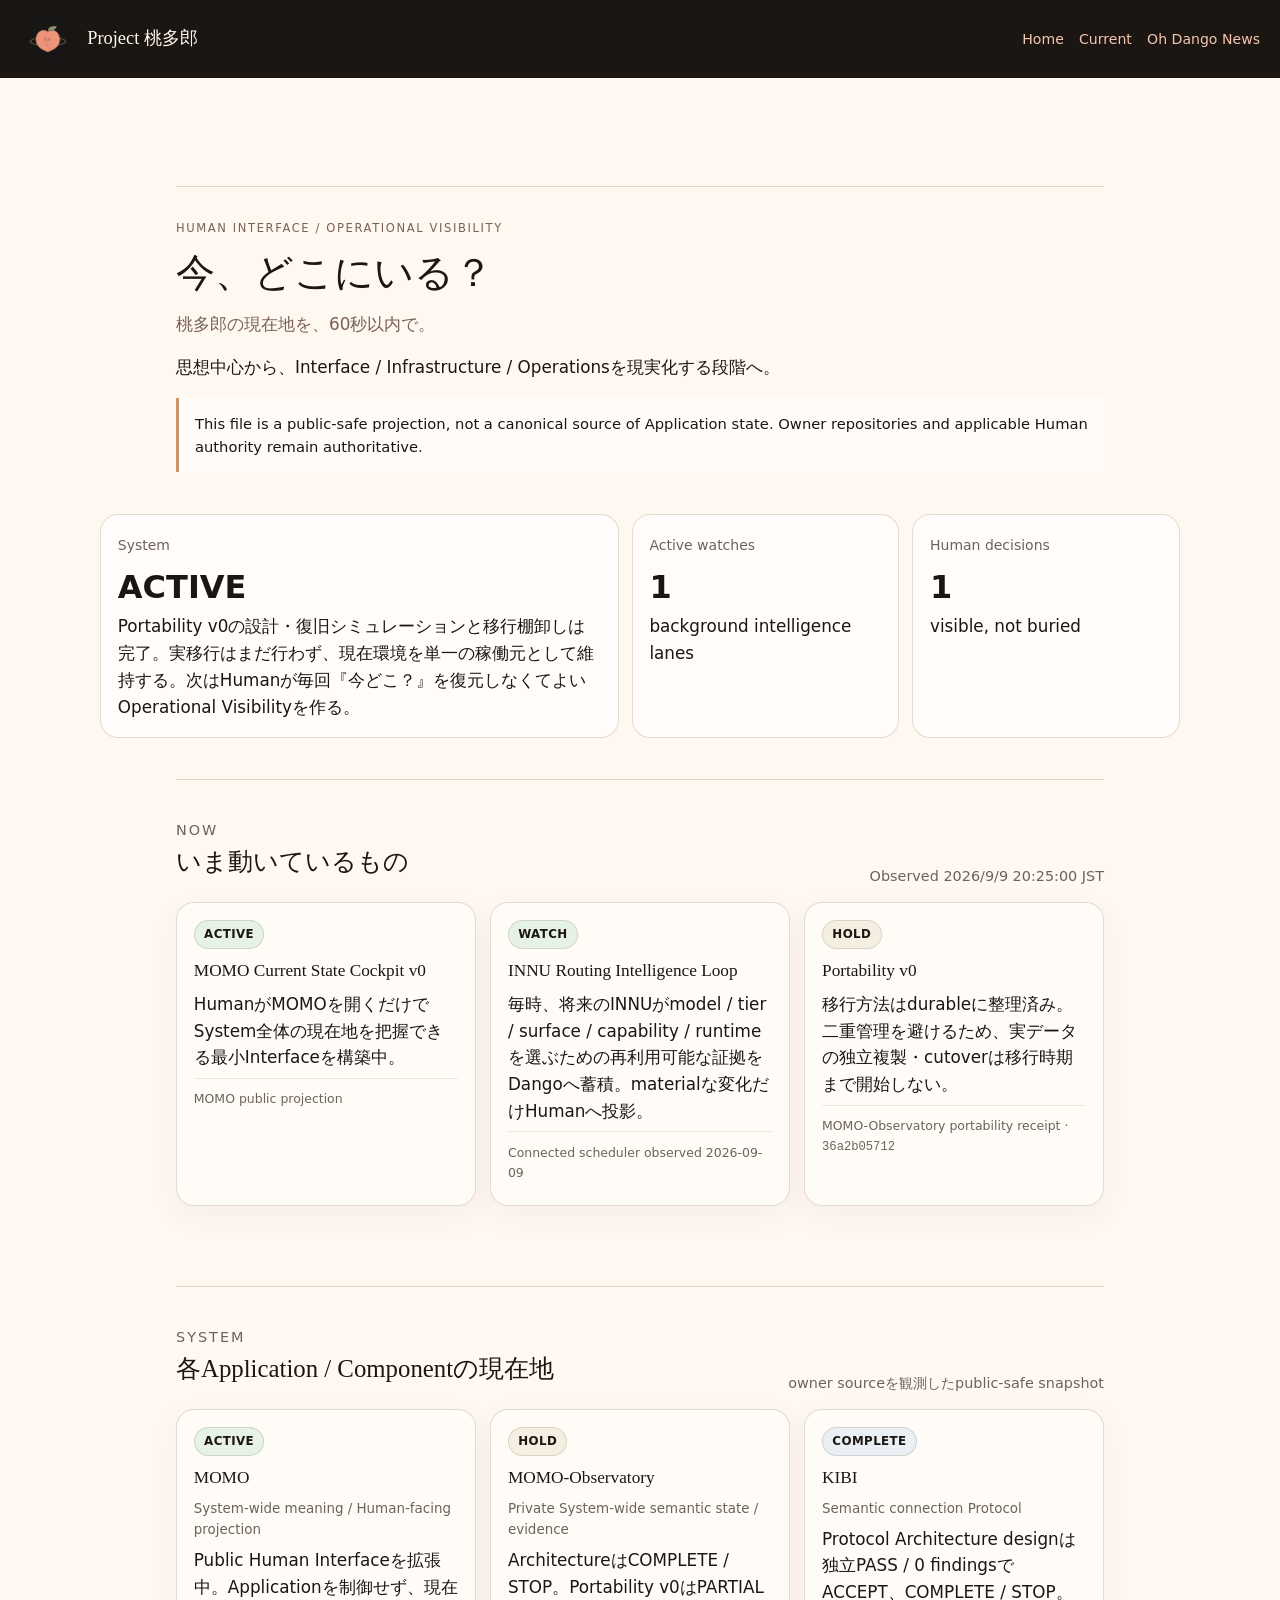
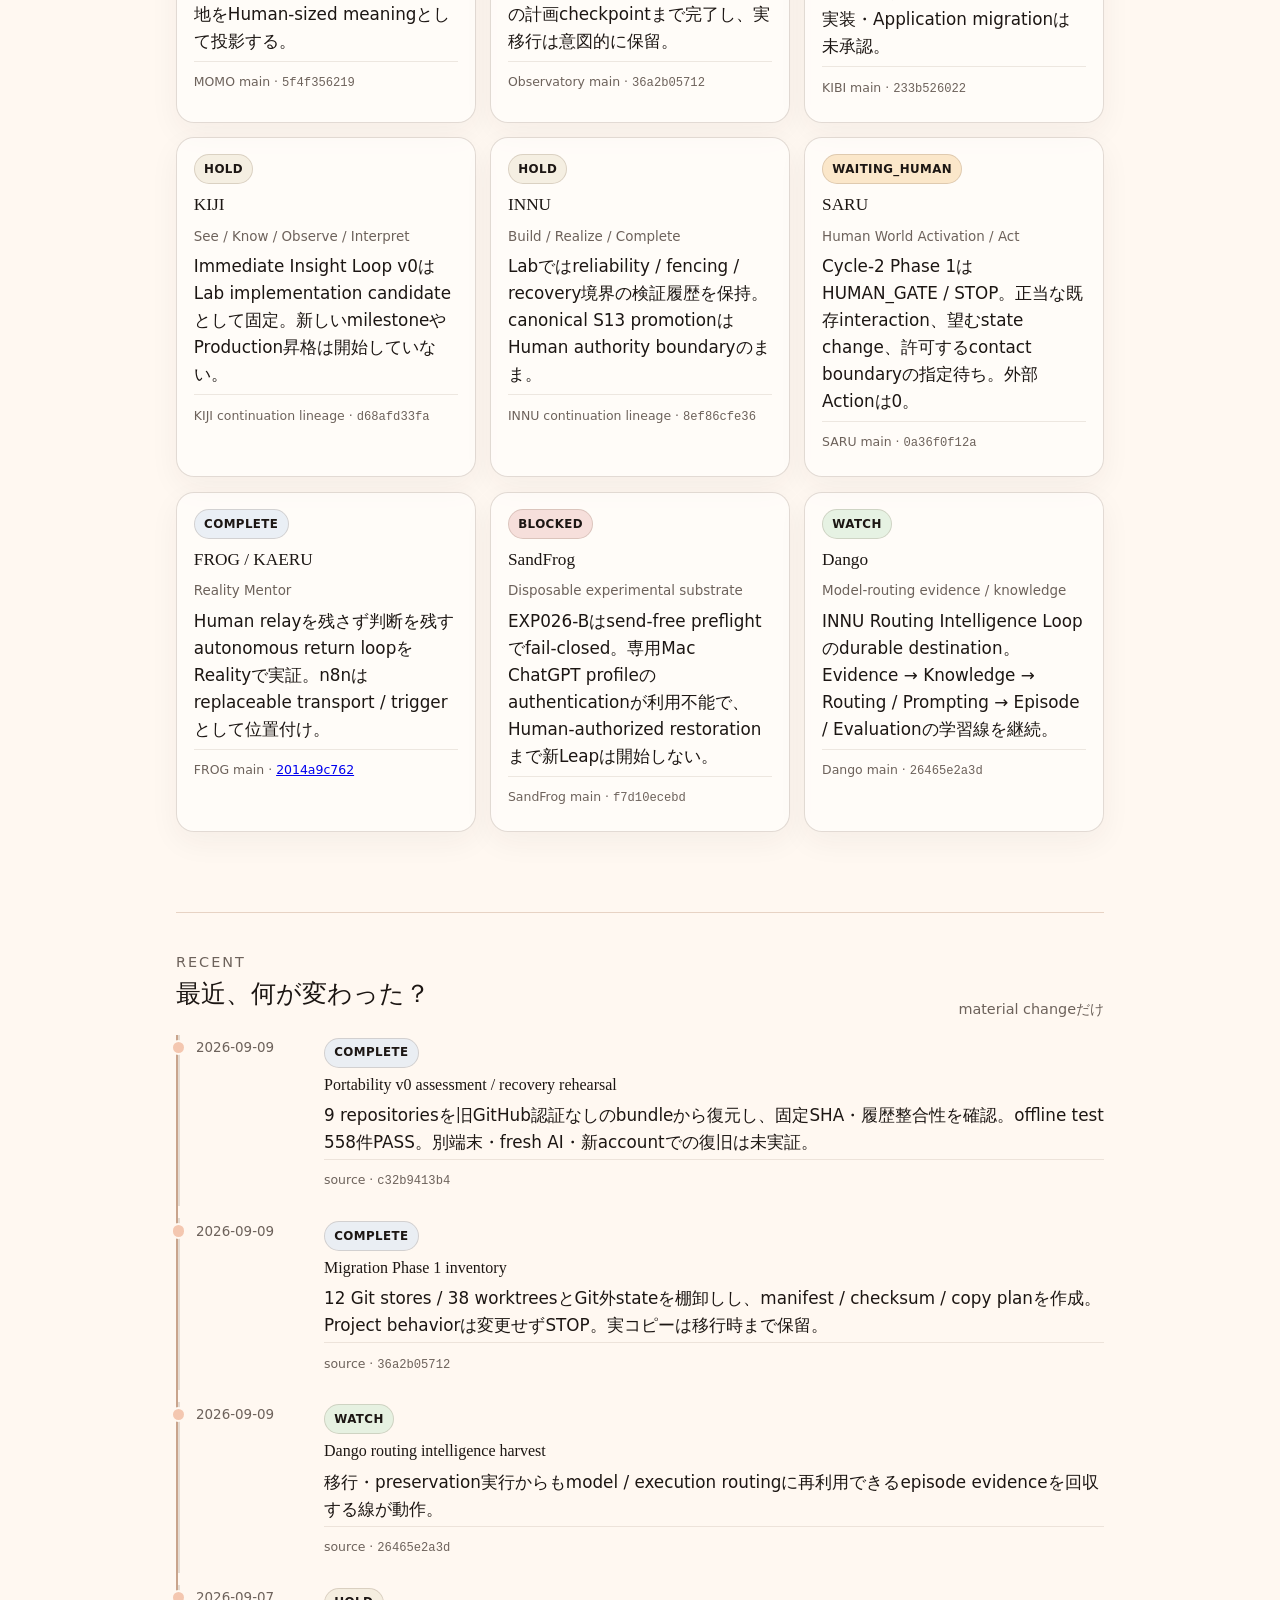
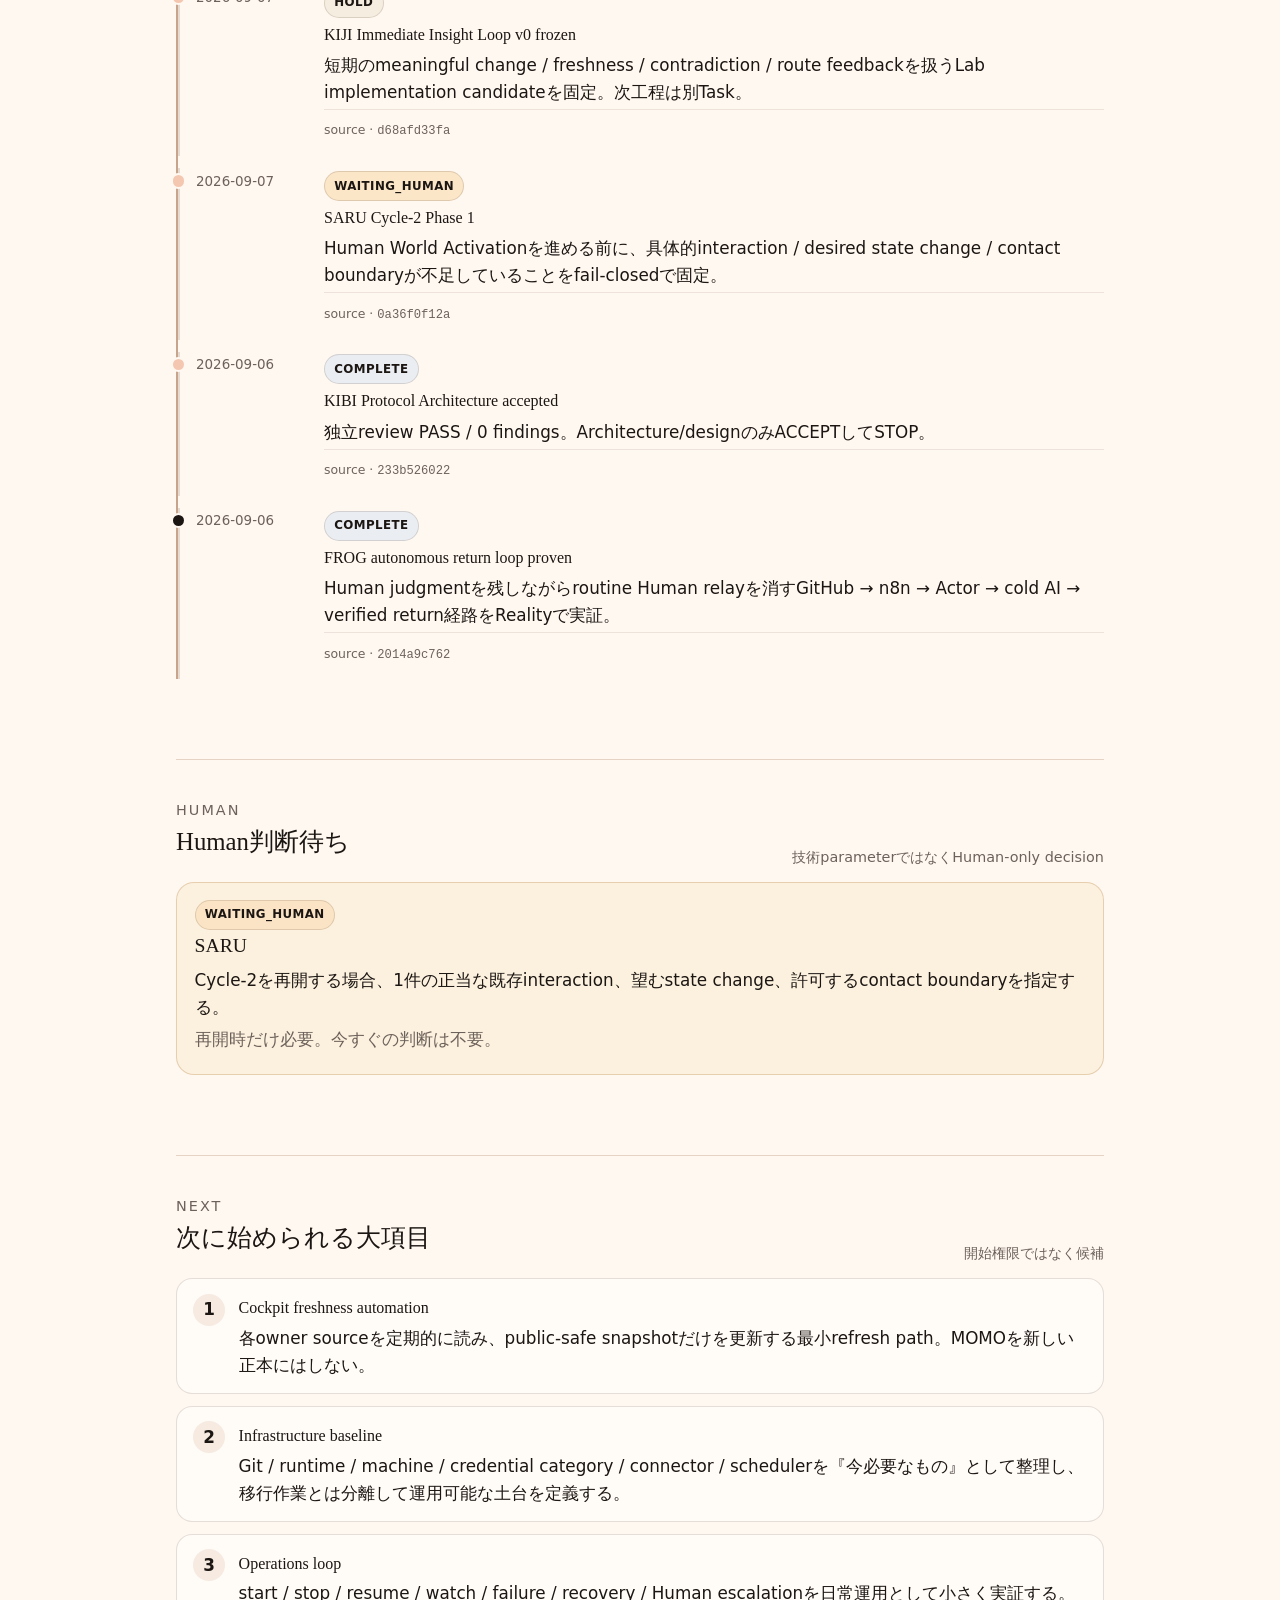
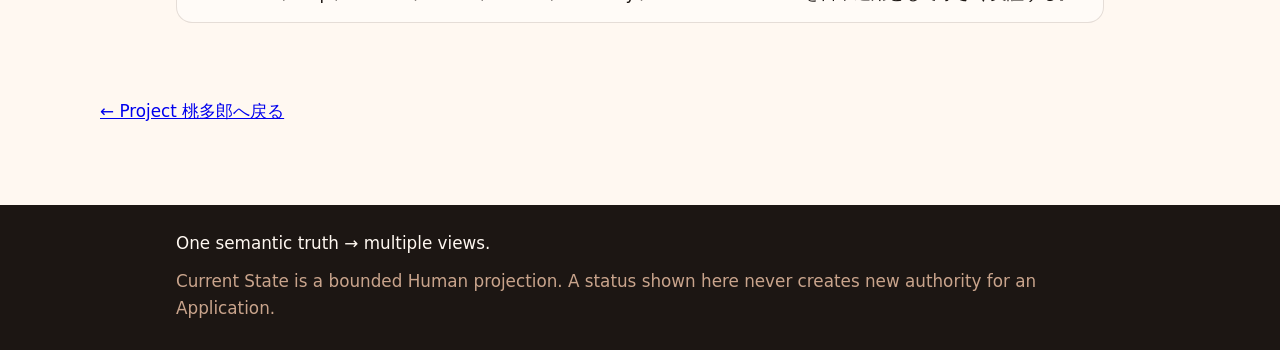
==== site/cockpit.html @ d3b0038a "pages: add current state cockpit" ====
<!DOCTYPE html>
<html lang="ja">
<head>
  <meta charset="utf-8">
  <meta name="viewport" content="width=device-width, initial-scale=1">
  <title>Current State — Project 桃多郎</title>
  <meta name="description" content="World SE / 桃多郎 ProjectのHuman-facing current state cockpit。今どこにいて、何が動き、何が止まり、次に何ができるかを短時間で把握します。">
  <meta name="theme-color" content="#1c1613">
  <link rel="icon" href="assets/favicon.svg" type="image/svg+xml">
  <link rel="stylesheet" href="styles.css">
  <style>
    .cockpit { max-width: 1120px; margin: 0 auto; padding: 6.7rem 1.25rem 5rem; }
    .cockpit-hero { padding: 2rem 0 1.2rem; }
    .cockpit-hero h1 { margin-bottom: .5rem; }
    .cockpit-hero .lead { max-width: 850px; }
    .snapshot-note { margin: 1.1rem 0 0; padding: .85rem 1rem; border-left: 3px solid #c9956d; background: rgba(255,255,255,.38); font-size: .92rem; }
    .topline { display: grid; grid-template-columns: 1.55fr .8fr .8fr; gap: .8rem; margin: 1.4rem 0 2rem; }
    .metric { border: 1px solid rgba(113,87,67,.2); border-radius: 18px; padding: 1rem 1.05rem; background: rgba(255,255,255,.55); }
    .metric strong { display: block; font-size: clamp(1.25rem, 3vw, 2rem); margin-top: .25rem; }
    .metric small { color: #6d625b; }
    .section { margin-top: 2.6rem; }
    .section-head { display: flex; align-items: end; justify-content: space-between; gap: 1rem; margin-bottom: .85rem; }
    .section-head p { margin: 0; color: #6d625b; font-size: .9rem; }
    .status-grid { display: grid; grid-template-columns: repeat(3, minmax(0, 1fr)); gap: .9rem; }
    .status-card { border: 1px solid rgba(113,87,67,.2); border-radius: 18px; padding: 1rem 1.05rem; background: rgba(255,255,255,.52); box-shadow: 0 10px 30px rgba(68,45,32,.05); }
    .status-card h3 { margin: .45rem 0 .4rem; font-size: 1.08rem; }
    .status-card p { margin: .4rem 0; }
    .role { color: #6d625b; font-size: .84rem; }
    .badge { display: inline-flex; align-items: center; border-radius: 999px; padding: .28rem .58rem; font-size: .74rem; font-weight: 750; letter-spacing: .035em; border: 1px solid rgba(113,87,67,.2); background: rgba(255,255,255,.65); }
    .badge-ACTIVE, .badge-WATCH { background: rgba(221,239,220,.72); }
    .badge-COMPLETE { background: rgba(226,235,244,.72); }
    .badge-HOLD { background: rgba(242,235,220,.78); }
    .badge-WAITING_HUMAN { background: rgba(250,226,190,.8); }
    .badge-BLOCKED { background: rgba(244,215,211,.78); }
    .source { margin-top: .75rem; padding-top: .65rem; border-top: 1px solid rgba(113,87,67,.13); color: #6d625b; font-size: .78rem; overflow-wrap: anywhere; }
    .source code { font-size: .76rem; }
    .timeline { list-style: none; padding: 0; margin: 0; display: grid; gap: .75rem; }
    .timeline li { display: grid; grid-template-columns: 7rem 1fr; gap: 1rem; border-left: 2px solid rgba(113,87,67,.18); padding: .15rem 0 .7rem 1rem; }
    .timeline time { font-size: .84rem; color: #6d625b; }
    .timeline h3 { margin: .25rem 0 .3rem; font-size: 1rem; }
    .timeline p { margin: .2rem 0; }
    .decision { border: 1px solid rgba(180,124,64,.3); border-radius: 18px; background: rgba(250,236,208,.58); padding: 1rem 1.1rem; }
    .decision p { margin: .35rem 0; }
    .next-list { display: grid; gap: .75rem; counter-reset: next; }
    .next-item { display: grid; grid-template-columns: 2.1rem 1fr; gap: .75rem; align-items: start; border: 1px solid rgba(113,87,67,.18); border-radius: 16px; padding: .9rem 1rem; background: rgba(255,255,255,.45); }
    .next-item::before { counter-increment: next; content: counter(next); display: grid; place-items: center; width: 2rem; height: 2rem; border-radius: 50%; background: rgba(201,149,109,.16); font-weight: 800; }
    .next-item h3 { margin: .1rem 0 .25rem; font-size: 1rem; }
    .next-item p { margin: 0; }
    .muted { color: #6d625b; }
    .back { display: inline-block; margin-top: 2.3rem; }
    @media (max-width: 820px) {
      .topline, .status-grid { grid-template-columns: 1fr; }
      .timeline li { grid-template-columns: 1fr; gap: .25rem; }
      .cockpit { padding-top: 5.7rem; }
    }
  </style>
</head>
<body>
  <a class="skip" href="#main">Skip to content</a>
  <header class="mast">
    <a class="brand" href="index.html">
      <img src="assets/momo-git-icon.png" width="56" height="56" alt="A peach with an eye — MOMO watches">
      <span>Project 桃多郎</span>
    </a>
    <nav aria-label="Sections">
      <a href="index.html">Home</a>
      <a href="cockpit.html" aria-current="page">Current</a>
      <a href="oh-dango-news.html">Oh Dango News</a>
    </nav>
  </header>

  <main id="main" class="cockpit">
    <section class="cockpit-hero">
      <p class="kicker">Human Interface / Operational Visibility</p>
      <h1>今、どこにいる？</h1>
      <p class="ja">桃多郎の現在地を、60秒以内で。</p>
      <p class="lead" id="headline">Current state snapshotを読み込んでいます。</p>
      <p class="snapshot-note" id="authority">MOMOは各Applicationの正本を置き換えません。このページはHuman-facing projectionです。</p>
    </section>

    <div class="topline" aria-label="Current system metrics">
      <div class="metric"><small>System</small><strong id="system-status">—</strong><span id="system-summary">Loading…</span></div>
      <div class="metric"><small>Active watches</small><strong id="watch-count">—</strong><span>background intelligence lanes</span></div>
      <div class="metric"><small>Human decisions</small><strong id="decision-count">—</strong><span>visible, not buried</span></div>
    </div>

    <section class="section" aria-labelledby="now-title">
      <div class="section-head"><div><p class="kicker">NOW</p><h2 id="now-title">いま動いているもの</h2></div><p id="updated">Loading freshness…</p></div>
      <div class="status-grid" id="now-grid"></div>
    </section>

    <section class="section" aria-labelledby="components-title">
      <div class="section-head"><div><p class="kicker">SYSTEM</p><h2 id="components-title">各Application / Componentの現在地</h2></div><p>owner sourceを観測したpublic-safe snapshot</p></div>
      <div class="status-grid" id="components"></div>
    </section>

    <section class="section" aria-labelledby="recent-title">
      <div class="section-head"><div><p class="kicker">RECENT</p><h2 id="recent-title">最近、何が変わった？</h2></div><p>material changeだけ</p></div>
      <ol class="timeline" id="recent"></ol>
    </section>

    <section class="section" aria-labelledby="decision-title">
      <div class="section-head"><div><p class="kicker">HUMAN</p><h2 id="decision-title">Human判断待ち</h2></div><p>技術parameterではなくHuman-only decision</p></div>
      <div id="decisions"></div>
    </section>

    <section class="section" aria-labelledby="next-title">
      <div class="section-head"><div><p class="kicker">NEXT</p><h2 id="next-title">次に始められる大項目</h2></div><p>開始権限ではなく候補</p></div>
      <div class="next-list" id="next-options"></div>
    </section>

    <a class="back" href="index.html">← Project 桃多郎へ戻る</a>
  </main>

  <footer>
    <p>One semantic truth → multiple views.</p>
    <p class="muted">Current State is a bounded Human projection. A status shown here never creates new authority for an Application.</p>
  </footer>

  <script>
    (() => {
      const badge = (status) => {
        const span = document.createElement('span');
        span.className = `badge badge-${status || 'UNKNOWN'}`;
        span.textContent = status || 'UNKNOWN';
        return span;
      };
      const source = (item) => {
        const p = document.createElement('p');
        p.className = 'source';
        const label = item.source_label || 'source';
        p.append(document.createTextNode(label));
        if (item.revision) {
          const short = item.revision.slice(0, 10);
          p.append(document.createTextNode(' · '));
          if (item.source_url) {
            const a = document.createElement('a');
            a.href = item.source_url;
            a.textContent = short;
            p.append(a);
          } else {
            const code = document.createElement('code');
            code.textContent = short;
            p.append(code);
          }
        }
        return p;
      };
      const card = (item, showRole = false) => {
        const article = document.createElement('article');
        article.className = 'status-card';
        article.append(badge(item.status));
        const h = document.createElement('h3');
        h.textContent = item.name || item.title || 'Untitled';
        article.append(h);
        if (showRole && item.role) {
          const role = document.createElement('p');
          role.className = 'role';
          role.textContent = item.role;
          article.append(role);
        }
        const body = document.createElement('p');
        body.textContent = item.current || item.meaning || '';
        article.append(body, source(item));
        return article;
      };

      fetch('data/current-state.json', { cache: 'no-store' })
        .then((res) => { if (!res.ok) throw new Error('snapshot unavailable'); return res.json(); })
        .then((data) => {
          document.querySelector('#headline').textContent = data.system?.headline || 'Current state';
          document.querySelector('#authority').textContent = data.authority_note || '';
          document.querySelector('#system-status').textContent = data.system?.status || 'UNKNOWN';
          document.querySelector('#system-summary').textContent = data.system?.summary || '';
          document.querySelector('#watch-count').textContent = String(data.system?.active_watch_count ?? '—');
          document.querySelector('#decision-count').textContent = String(data.system?.human_decision_count ?? '—');
          if (data.observed_at) {
            const d = new Date(data.observed_at);
            document.querySelector('#updated').textContent = `Observed ${d.toLocaleString('ja-JP', { timeZone: 'Asia/Tokyo' })} JST`;
          }

          const now = document.querySelector('#now-grid');
          now.replaceChildren(...(data.now || []).map((item) => card(item)));

          const components = document.querySelector('#components');
          components.replaceChildren(...(data.components || []).map((item) => card(item, true)));

          const recent = document.querySelector('#recent');
          recent.replaceChildren(...(data.recent || []).map((item) => {
            const li = document.createElement('li');
            const time = document.createElement('time');
            time.textContent = item.date || '';
            const body = document.createElement('div');
            body.append(badge(item.status));
            const h = document.createElement('h3'); h.textContent = item.title || '';
            const p = document.createElement('p'); p.textContent = item.meaning || '';
            body.append(h, p, source(item));
            li.append(time, body);
            return li;
          }));

          const decisions = document.querySelector('#decisions');
          const decisionItems = data.human_decisions || [];
          if (!decisionItems.length) {
            decisions.innerHTML = '<p class="muted">現在、明示されたHuman-only decisionはありません。</p>';
          } else {
            decisions.replaceChildren(...decisionItems.map((item) => {
              const div = document.createElement('div'); div.className = 'decision';
              div.append(badge(item.status));
              const h = document.createElement('h3'); h.textContent = item.area || 'Decision';
              const p = document.createElement('p'); p.textContent = item.decision || '';
              const note = document.createElement('p'); note.className = 'muted';
              note.textContent = item.required_now ? '今すぐ判断が必要' : '再開時だけ必要。今すぐの判断は不要。';
              div.append(h, p, note); return div;
            }));
          }

          const next = document.querySelector('#next-options');
          next.replaceChildren(...(data.next_options || []).sort((a,b) => a.priority - b.priority).map((item) => {
            const div = document.createElement('div'); div.className = 'next-item';
            const body = document.createElement('div');
            const h = document.createElement('h3'); h.textContent = item.title || '';
            const p = document.createElement('p'); p.textContent = item.meaning || '';
            body.append(h,p); div.append(body); return div;
          }));
        })
        .catch((err) => {
          document.querySelector('#headline').textContent = 'Current snapshotを取得できませんでした。';
          document.querySelector('#system-summary').textContent = '古い状態を現在状態として推測表示しません。';
          document.querySelector('#updated').textContent = 'Freshness: UNKNOWN';
          console.error(err);
        });
    })();
  </script>
</body>
</html>
---- site/styles.css ----
:root {
  --paper: #fff8f1;
  --paper-2: #f6eadc;
  --ink: #1c1613;
  --ink-soft: #2c211c;
  --muted: #7a6156;
  --line: #c9a48c;
  --peach: #e89b7a;
  --peach-soft: #f4c7b0;
  --sage: #7f8f6d;
  --leaf: #e8f0e4;
  --sand: #efe0c8;
  --tan: #f3e6d2;
  --sky: #e7eef4;
  --sky-ink: #3d5366;
  --leaf-ink: #4d5f45;
  --tan-ink: #6a4d32;
  --serif: "Iowan Old Style", "Palatino Linotype", Palatino, Georgia, serif;
  --sans: "Segoe UI", system-ui, sans-serif;
  --max: 46rem;
  --wide: 58rem;
}

* { box-sizing: border-box; }

html {
  scroll-behavior: smooth;
}

body {
  margin: 0;
  color: var(--ink);
  background:
    radial-gradient(1200px 500px at 50% -10%, rgba(232, 155, 122, 0.16), transparent 55%),
    var(--paper);
  font-family: var(--sans);
  font-size: 1.05rem;
  line-height: 1.6;
}

@media (prefers-reduced-motion: reduce) {
  html { scroll-behavior: auto; }
  * { animation: none !important; transition: none !important; }
}

.skip {
  position: absolute;
  left: 0.75rem;
  top: -3rem;
  z-index: 20;
  padding: 0.4rem 0.7rem;
  background: var(--ink);
  color: var(--paper);
}

.skip:focus { top: 0.75rem; }

.visually-hidden {
  position: absolute;
  width: 1px;
  height: 1px;
  padding: 0;
  margin: -1px;
  overflow: hidden;
  clip: rect(0, 0, 0, 0);
  border: 0;
}

.mast {
  display: flex;
  flex-wrap: wrap;
  align-items: center;
  justify-content: space-between;
  gap: 0.75rem 1.25rem;
  padding: 0.7rem 1.25rem;
  background: var(--ink);
  color: var(--paper);
}

.brand {
  display: flex;
  align-items: center;
  gap: 0.7rem;
  color: inherit;
  text-decoration: none;
  font-family: var(--serif);
  font-size: 1.15rem;
}

.brand img {
  display: block;
  border-radius: 50%;
}

nav {
  display: flex;
  flex-wrap: wrap;
  gap: 0.55rem 0.95rem;
}

nav a {
  color: #f4c7b0;
  text-decoration: none;
  font-size: 0.88rem;
}

nav a:hover,
nav a:focus-visible {
  color: var(--paper);
  text-decoration: underline;
}

main {
  padding: 0 1.15rem 4rem;
}

.hero,
section {
  max-width: var(--wide);
  margin: 0 auto;
}

.hero {
  padding: 2.4rem 0 1.2rem;
  text-align: center;
  max-width: 38rem;
}

.kicker {
  margin: 0 0 0.7rem;
  letter-spacing: 0.14em;
  text-transform: uppercase;
  font-size: 0.72rem;
  color: var(--muted);
}

h1 {
  margin: 0;
  font-family: var(--serif);
  font-size: clamp(1.7rem, 5vw, 2.45rem);
  font-weight: 500;
  line-height: 1.25;
}

.ja {
  margin: 0.85rem 0 0;
  color: var(--muted);
}

.lead {
  margin: 1rem 0 0;
}

h2 {
  margin: 0 0 0.45rem;
  font-family: var(--serif);
  font-size: 1.55rem;
  font-weight: 500;
}

h3 {
  margin: 0 0 0.35rem;
  font-family: var(--serif);
  font-weight: 500;
}

.section-lead,
.footnote,
.muted {
  color: var(--muted);
}

.section-lead { margin: 0 0 1.4rem; }
.footnote { margin: 1.1rem 0 0; font-size: 0.92rem; }

section {
  padding: 2.4rem 0;
  border-top: 1px solid rgba(201, 164, 140, 0.45);
}

.map-section { max-width: var(--wide); }

.map-fieldset,
.view-fieldset {
  border: 0;
  margin: 0;
  padding: 0;
}

.role-input,
.view-input,
.explore-input {
  position: absolute;
  opacity: 0;
  pointer-events: none;
}

.map {
  display: grid;
  justify-items: center;
  gap: 0;
  padding: 1.25rem 0.8rem 1.4rem;
  background:
    linear-gradient(180deg, rgba(255, 255, 255, 0.45), transparent 40%),
    var(--paper-2);
  border: 1px solid rgba(201, 164, 140, 0.55);
  border-radius: 1.4rem;
}

.map-note {
  margin: 0 0 0.55rem;
  font-size: 0.82rem;
  color: var(--muted);
}

.node {
  display: flex;
  flex-direction: column;
  align-items: center;
  justify-content: center;
  min-width: min(100%, 16rem);
  padding: 0.7rem 1rem;
  border-radius: 1.1rem;
  cursor: pointer;
  text-align: center;
  outline: 2px solid transparent;
  outline-offset: 3px;
}

.node img { display: block; }

.node .name {
  font-family: var(--serif);
  font-size: 1.2rem;
}

.node .hint,
.node .verb {
  font-size: 0.82rem;
}

.node-human {
  background: var(--ink-soft);
  color: var(--paper);
  min-width: 12rem;
}

.node-human .hint { color: #f4c7b0; }

.node-momo {
  background: var(--peach-soft);
  color: var(--ink);
}

.node-kibi { background: var(--sand); }
.node-kiji { background: var(--leaf); color: var(--leaf-ink); }
.node-innu { background: var(--tan); color: var(--tan-ink); }
.node-saru { background: var(--sky); color: var(--sky-ink); }

.node-future {
  background: rgba(255, 255, 255, 0.35);
  border: 2px dashed var(--line);
  color: var(--muted);
}

.node-world {
  background: var(--ink-soft);
  color: var(--paper);
}

.node-world .hint { color: #c9d6e0; }

.apps {
  display: grid;
  grid-template-columns: repeat(3, minmax(0, 1fr));
  gap: 0.55rem;
  width: min(100%, 36rem);
}

.apps-four {
  grid-template-columns: repeat(4, minmax(0, 1fr));
  width: min(100%, 42rem);
}

.apps .node {
  min-width: 0;
  padding: 0.7rem 0.4rem;
}

.flow {
  position: relative;
  width: 2px;
  height: 1.35rem;
  background: var(--line);
}

.flow-intent {
  width: auto;
  height: 1.7rem;
  background: transparent;
}

.flow-intent::before {
  content: "";
  position: absolute;
  left: 50%;
  top: 0;
  width: 2px;
  height: 100%;
  background: var(--line);
  transform: translateX(-50%);
}

.flow-intent span {
  position: absolute;
  left: calc(50% + 8px);
  top: 0.25rem;
  font-size: 0.75rem;
  color: var(--muted);
}

.flow-intent::after {
  content: "";
  position: absolute;
  left: 50%;
  top: 0;
  width: 7px;
  height: 7px;
  border-radius: 50%;
  background: var(--peach);
  transform: translateX(-50%);
  animation: intent 2.8s ease-in-out infinite;
}

.flow-split,
.flow-join {
  width: min(100%, 28rem);
  height: 1.5rem;
  background:
    linear-gradient(var(--line), var(--line)) center / 2px 100% no-repeat,
    linear-gradient(var(--line), var(--line)) 16% 100% / 2px 0.7rem no-repeat,
    linear-gradient(var(--line), var(--line)) 84% 100% / 2px 0.7rem no-repeat,
    linear-gradient(var(--line), var(--line)) center 100% / 68% 2px no-repeat;
}

.flow-join {
  background:
    linear-gradient(var(--line), var(--line)) center / 2px 100% no-repeat,
    linear-gradient(var(--line), var(--line)) 16% 0 / 2px 0.7rem no-repeat,
    linear-gradient(var(--line), var(--line)) 84% 0 / 2px 0.7rem no-repeat,
    linear-gradient(var(--line), var(--line)) center 0 / 68% 2px no-repeat;
}

.flow-split-four,
.flow-join-four {
  width: min(100%, 36rem);
}

.flow-split-four {
  background:
    linear-gradient(var(--line), var(--line)) center / 2px 100% no-repeat,
    linear-gradient(var(--line), var(--line)) 12% 100% / 2px 0.7rem no-repeat,
    linear-gradient(var(--line), var(--line)) 37% 100% / 2px 0.7rem no-repeat,
    linear-gradient(var(--line), var(--line)) 63% 100% / 2px 0.7rem no-repeat,
    linear-gradient(var(--line), var(--line)) 88% 100% / 2px 0.7rem no-repeat,
    linear-gradient(var(--line), var(--line)) center 100% / 76% 2px no-repeat;
}

.flow-join-four {
  background:
    linear-gradient(var(--line), var(--line)) center / 2px 100% no-repeat,
    linear-gradient(var(--line), var(--line)) 12% 0 / 2px 0.7rem no-repeat,
    linear-gradient(var(--line), var(--line)) 37% 0 / 2px 0.7rem no-repeat,
    linear-gradient(var(--line), var(--line)) 63% 0 / 2px 0.7rem no-repeat,
    linear-gradient(var(--line), var(--line)) 88% 0 / 2px 0.7rem no-repeat,
    linear-gradient(var(--line), var(--line)) center 0 / 76% 2px no-repeat;
}

@keyframes intent {
  0% { top: 0; opacity: 0; }
  15% { opacity: 1; }
  85% { opacity: 1; }
  100% { top: 1.2rem; opacity: 0; }
}

.map-section:has(#r-human:checked) .node-human,
.map-section:has(#r-momo:checked) .node-momo,
.map-section:has(#r-kibi:checked) .node-kibi,
.map-section:has(#r-kiji:checked) .node-kiji,
.map-section:has(#r-innu:checked) .node-innu,
.map-section:has(#r-saru:checked) .node-saru,
.map-section:has(#r-future:checked) .node-future,
.map-section:has(#r-world:checked) .node-world {
  box-shadow: 0 0 0 3px var(--ink);
}

.map-section:has(#r-human:focus-visible) .node-human,
.map-section:has(#r-momo:focus-visible) .node-momo,
.map-section:has(#r-kibi:focus-visible) .node-kibi,
.map-section:has(#r-kiji:focus-visible) .node-kiji,
.map-section:has(#r-innu:focus-visible) .node-innu,
.map-section:has(#r-saru:focus-visible) .node-saru,
.map-section:has(#r-future:focus-visible) .node-future,
.map-section:has(#r-world:focus-visible) .node-world,
.node:focus-visible {
  outline: 3px solid var(--peach);
}

.map-meaning {
  min-height: 6.5rem;
  margin-top: 1rem;
  padding: 1rem 1.1rem;
  background: var(--paper);
  border-radius: 1rem;
  border: 1px solid rgba(201, 164, 140, 0.4);
}

.meaning { display: none; }
.meaning h3 { font-size: 1.15rem; }
.meaning p { margin: 0; }

.map-section:has(#r-human:checked) #m-human,
.map-section:has(#r-momo:checked) #m-momo,
.map-section:has(#r-kibi:checked) #m-kibi,
.map-section:has(#r-kiji:checked) #m-kiji,
.map-section:has(#r-innu:checked) #m-innu,
.map-section:has(#r-saru:checked) #m-saru,
.map-section:has(#r-future:checked) #m-future,
.map-section:has(#r-world:checked) #m-world {
  display: block;
}

.role-grid {
  display: grid;
  grid-template-columns: repeat(auto-fit, minmax(10.5rem, 1fr));
  gap: 0.75rem;
  padding: 0;
  margin: 0;
  list-style: none;
}

.card {
  margin: 0;
  padding: 1rem 0.95rem 1.1rem;
  border-radius: 1.05rem;
}

.card h3 { margin-top: 0.35rem; }
.card p { margin: 0; }

.card-momo { background: var(--peach-soft); }
.card-kibi { background: var(--sand); }
.card-kiji { background: var(--leaf); }
.card-innu { background: var(--tan); }
.card-saru { background: var(--sky); }

.observe-grid {
  display: grid;
  grid-template-columns: 1fr 1fr;
  gap: 0.85rem;
}

.does,
.does-not {
  padding: 1.2rem 1.15rem 1.3rem;
  border-radius: 1.15rem;
}

.does { background: var(--peach-soft); }
.does-not { background: #efe6dc; }

.big {
  margin: 0.2rem 0 0.8rem;
  font-family: var(--serif);
  font-size: 1.45rem;
}

.does ul,
.does-not ul,
.cost-human ol,
.deeper,
.timeline {
  margin: 0;
  padding-left: 1.15rem;
}

.view-switch {
  display: flex;
  flex-wrap: wrap;
  gap: 0.45rem;
  margin-bottom: 1rem;
}

.view-switch label {
  padding: 0.35rem 0.75rem;
  border-radius: 999px;
  border: 1px solid var(--line);
  cursor: pointer;
  font-size: 0.88rem;
}

#principle:has(#v-both:checked) label[for="v-both"],
#principle:has(#v-ai:checked) label[for="v-ai"],
#principle:has(#v-human:checked) label[for="v-human"] {
  background: var(--ink);
  color: var(--paper);
  border-color: var(--ink);
}

#principle:has(#v-both:focus-visible) label[for="v-both"],
#principle:has(#v-ai:focus-visible) label[for="v-ai"],
#principle:has(#v-human:focus-visible) label[for="v-human"] {
  outline: 3px solid var(--peach);
  outline-offset: 2px;
}

.recompose {
  display: grid;
  gap: 0.45rem;
  padding: 0;
  margin: 0;
  list-style: none;
  counter-reset: step;
}

.step {
  display: flex;
  flex-direction: column;
  padding: 0.75rem 0.95rem;
  border-radius: 0.9rem;
  font-family: var(--serif);
  font-size: 1.08rem;
}

.step span {
  font-family: var(--sans);
  font-size: 0.82rem;
  color: var(--muted);
}

.step-ui { background: var(--sand); }
.step-ai { background: var(--leaf); }
.step-momo { background: var(--peach-soft); }
.step-human { background: var(--sky); }
.step-kept { background: #efe6dc; }

#principle:has(#v-ai:checked) .step-human,
#principle:has(#v-ai:checked) .step-kept,
#principle:has(#v-human:checked) .step-ui,
#principle:has(#v-human:checked) .step-ai {
  opacity: 0.38;
}

.view-panel { display: none; }
.view-copy { margin-top: 1rem; }
.view-copy p { margin: 0; }

#principle:has(#v-both:checked) #p-both,
#principle:has(#v-ai:checked) #p-ai,
#principle:has(#v-human:checked) #p-human {
  display: block;
}

.cost {
  display: grid;
  grid-template-columns: 1fr auto 1fr;
  gap: 1rem;
  align-items: center;
}

.cost-col {
  padding: 1rem;
  border-radius: 1rem;
  background: var(--paper-2);
}

.bars {
  display: flex;
  align-items: end;
  gap: 0.22rem;
  height: 7rem;
  margin: 0.7rem 0;
}

.bars span {
  flex: 1;
  border-radius: 2px 2px 0 0;
  background: #c9a48c;
  transform-origin: bottom;
}

.bars span:nth-child(1) { height: 72%; }
.bars span:nth-child(2) { height: 94%; }
.bars span:nth-child(3) { height: 61%; }
.bars span:nth-child(4) { height: 88%; }
.bars span:nth-child(5) { height: 77%; }
.bars span:nth-child(6) { height: 100%; }
.bars span:nth-child(7) { height: 54%; }
.bars span:nth-child(8) { height: 83%; }
.bars span:nth-child(9) { height: 69%; }
.bars span:nth-child(10) { height: 91%; }
.bars span:nth-child(11) { height: 58%; }
.bars span:nth-child(12) { height: 86%; }
.bars span:nth-child(13) { height: 73%; }
.bars span:nth-child(14) { height: 96%; }
.bars span:nth-child(15) { height: 64%; }

.cost.is-seen .bars span {
  animation: compress 1.1s ease forwards;
}

@keyframes compress {
  to { transform: scaleY(0.18); background: var(--peach); }
}

.cost-through {
  margin: 0;
  text-align: center;
  font-size: 0.88rem;
  color: var(--muted);
}

.cost-through span {
  display: block;
  font-family: var(--serif);
  font-size: 1.15rem;
  color: var(--ink);
}

.dotline {
  margin: 0.6rem 0 0.8rem;
  letter-spacing: 0.08em;
  color: var(--peach);
  font-size: 1.2rem;
}

.cost-human { background: var(--peach-soft); }

.timeline {
  display: grid;
  gap: 1rem;
  padding: 0;
  list-style: none;
  border-left: 2px solid var(--line);
}

.timeline li {
  position: relative;
  padding: 0 0 0.2rem 1.15rem;
}

.timeline li::before {
  content: "";
  position: absolute;
  left: -0.42rem;
  top: 0.45rem;
  width: 0.7rem;
  height: 0.7rem;
  border-radius: 50%;
  background: var(--peach-soft);
  box-shadow: 0 0 0 2px var(--paper);
}

.timeline li:last-child::before { background: var(--ink); }

.timeline p { margin: 0; }

.deeper {
  display: grid;
  gap: 0.4rem;
  padding: 0;
  list-style: none;
}

.deeper a {
  color: var(--ink-soft);
}

footer {
  padding: 1.6rem 1.15rem 2.4rem;
  background: var(--ink);
  color: var(--paper);
}

footer p {
  max-width: var(--wide);
  margin: 0 auto;
}

footer .muted {
  margin-top: 0.7rem;
  color: #c9a48c;
}

@media (max-width: 720px) {
  .observe-grid,
  .cost {
    grid-template-columns: 1fr;
  }

  .apps,
  .apps-four {
    grid-template-columns: 1fr 1fr;
    width: 100%;
  }

  .flow-split,
  .flow-join,
  .flow-split-four,
  .flow-join-four {
    width: 2px;
    height: 1.2rem;
    background: var(--line);
  }

  .hero { padding-top: 1.6rem; }
}

@media (max-width: 420px) {
  nav { font-size: 0.82rem; }
  .node-human,
  .node-momo,
  .node-kibi,
  .node-world { min-width: 100%; }
}

.journey-rail {
  position: sticky;
  top: 0;
  z-index: 8;
  display: flex;
  flex-wrap: wrap;
  justify-content: center;
  gap: 0.35rem 0.85rem;
  padding: 0.5rem 1rem;
  background: rgba(255, 248, 241, 0.94);
  border-bottom: 1px solid rgba(201, 164, 140, 0.4);
  font-size: 0.78rem;
}

.journey-rail a {
  color: var(--muted);
  text-decoration: none;
}

.journey-rail a[aria-current="true"],
.journey-rail a:hover,
.journey-rail a:focus-visible {
  color: var(--ink);
}

.story-quote {
  margin: 0;
  padding: 1.35rem 1.45rem;
  border-left: 4px solid var(--peach);
  background: linear-gradient(135deg, rgba(244, 199, 176, 0.55), rgba(255, 248, 241, 0.45));
  border-radius: 0 1.15rem 1.15rem 0;
  font-family: var(--serif);
  font-size: clamp(1.15rem, 3vw, 1.55rem);
  line-height: 1.45;
}

.story-quote p { margin: 0; }

.story-quote footer {
  margin-top: 0.65rem;
  padding: 0;
  background: none;
  color: var(--muted);
  font-family: var(--sans);
  font-size: 0.82rem;
}

.explore-fieldset {
  border: 0;
  margin: 0;
  padding: 0;
}

.future-grid {
  display: grid;
  grid-template-columns: repeat(4, minmax(0, 1fr));
  gap: 0.7rem;
}

.future-role {
  min-height: 8.2rem;
  padding: 1rem 0.7rem;
  border-radius: 1.05rem;
  display: flex;
  flex-direction: column;
  align-items: center;
  justify-content: center;
  text-align: center;
  cursor: pointer;
}

.future-role img { margin-bottom: 0.4rem; }
.future-role strong { font-family: var(--serif); }
.future-role span { color: var(--muted); font-size: 0.82rem; }
.strength-kiji { background: var(--leaf); }
.strength-innu { background: var(--tan); }
.strength-saru { background: var(--sky); }
.future-new {
  border: 2px dashed var(--line);
  background: rgba(255, 255, 255, 0.28);
}

.explore-meaning {
  min-height: 11rem;
  margin-top: 1rem;
  padding: 1rem 1.1rem;
  background: var(--paper);
  border-radius: 1rem;
  border: 1px solid rgba(201, 164, 140, 0.4);
}

.explore-card { display: none; }
.explore-card h3 { margin-bottom: 0.7rem; }
.explore-card dl { margin: 0; }
.explore-card dt {
  font-size: 0.72rem;
  letter-spacing: 0.08em;
  text-transform: uppercase;
  color: var(--muted);
  margin-top: 0.55rem;
}
.explore-card dd { margin: 0.1rem 0 0; }

#companions:has(#c-kiji:checked) #x-kiji,
#companions:has(#c-innu:checked) #x-innu,
#companions:has(#c-saru:checked) #x-saru,
#companions:has(#c-future:checked) #x-future {
  display: block;
}

#companions:has(#c-kiji:checked) label[for="c-kiji"],
#companions:has(#c-innu:checked) label[for="c-innu"],
#companions:has(#c-saru:checked) label[for="c-saru"],
#companions:has(#c-future:checked) label[for="c-future"] {
  box-shadow: 0 0 0 3px var(--ink);
}

#companions:has(#c-kiji:focus-visible) label[for="c-kiji"],
#companions:has(#c-innu:focus-visible) label[for="c-innu"],
#companions:has(#c-saru:focus-visible) label[for="c-saru"],
#companions:has(#c-future:focus-visible) label[for="c-future"] {
  outline: 3px solid var(--peach);
  outline-offset: 2px;
}

.kibi-split {
  display: block;
  width: min(100%, 28rem);
  margin: 0 auto 1.3rem;
  overflow: visible;
}

.kibi-split text {
  font-family: var(--serif);
  font-size: 11px;
  fill: var(--ink);
}

.split-line {
  fill: none;
  stroke: var(--line);
  stroke-width: 2;
}

.kibi-split.is-seen .split-branch {
  stroke-dasharray: 180;
  stroke-dashoffset: 180;
  animation: draw-branch 1.1s ease forwards;
}

@keyframes draw-branch {
  to { stroke-dashoffset: 0; }
}

.kibi-journey {
  display: grid;
  grid-template-columns: 1fr auto 1fr auto 1fr;
  gap: 0.75rem;
  align-items: stretch;
}

.kibi-stage {
  padding: 1.05rem;
  border: 1px solid rgba(201, 164, 140, 0.48);
  border-radius: 1.05rem;
  background: rgba(255, 255, 255, 0.28);
}

.kibi-stage-center {
  background: var(--sand);
  border-color: var(--line);
}

.kibi-stage p { margin: 0; color: var(--muted); }

.kibi-arrow {
  display: grid;
  place-items: center;
  color: var(--muted);
  font-size: 1.35rem;
}

.kibi-line {
  margin-top: 1.2rem;
  padding: 0.9rem 1rem;
  border-radius: 999px;
  background: var(--ink-soft);
  color: var(--paper);
  text-align: center;
  font-family: var(--serif);
}

.future-rule {
  margin: 0;
  font-family: var(--serif);
  font-size: 1.15rem;
  text-align: center;
}

.commit {
  margin: 0.35rem 0 0;
  font-size: 0.82rem;
}

.commit a { color: var(--muted); }

@media (max-width: 720px) {
  .future-grid { grid-template-columns: 1fr 1fr; }
  .kibi-journey { grid-template-columns: 1fr; }
  .kibi-arrow { display: none; }
}
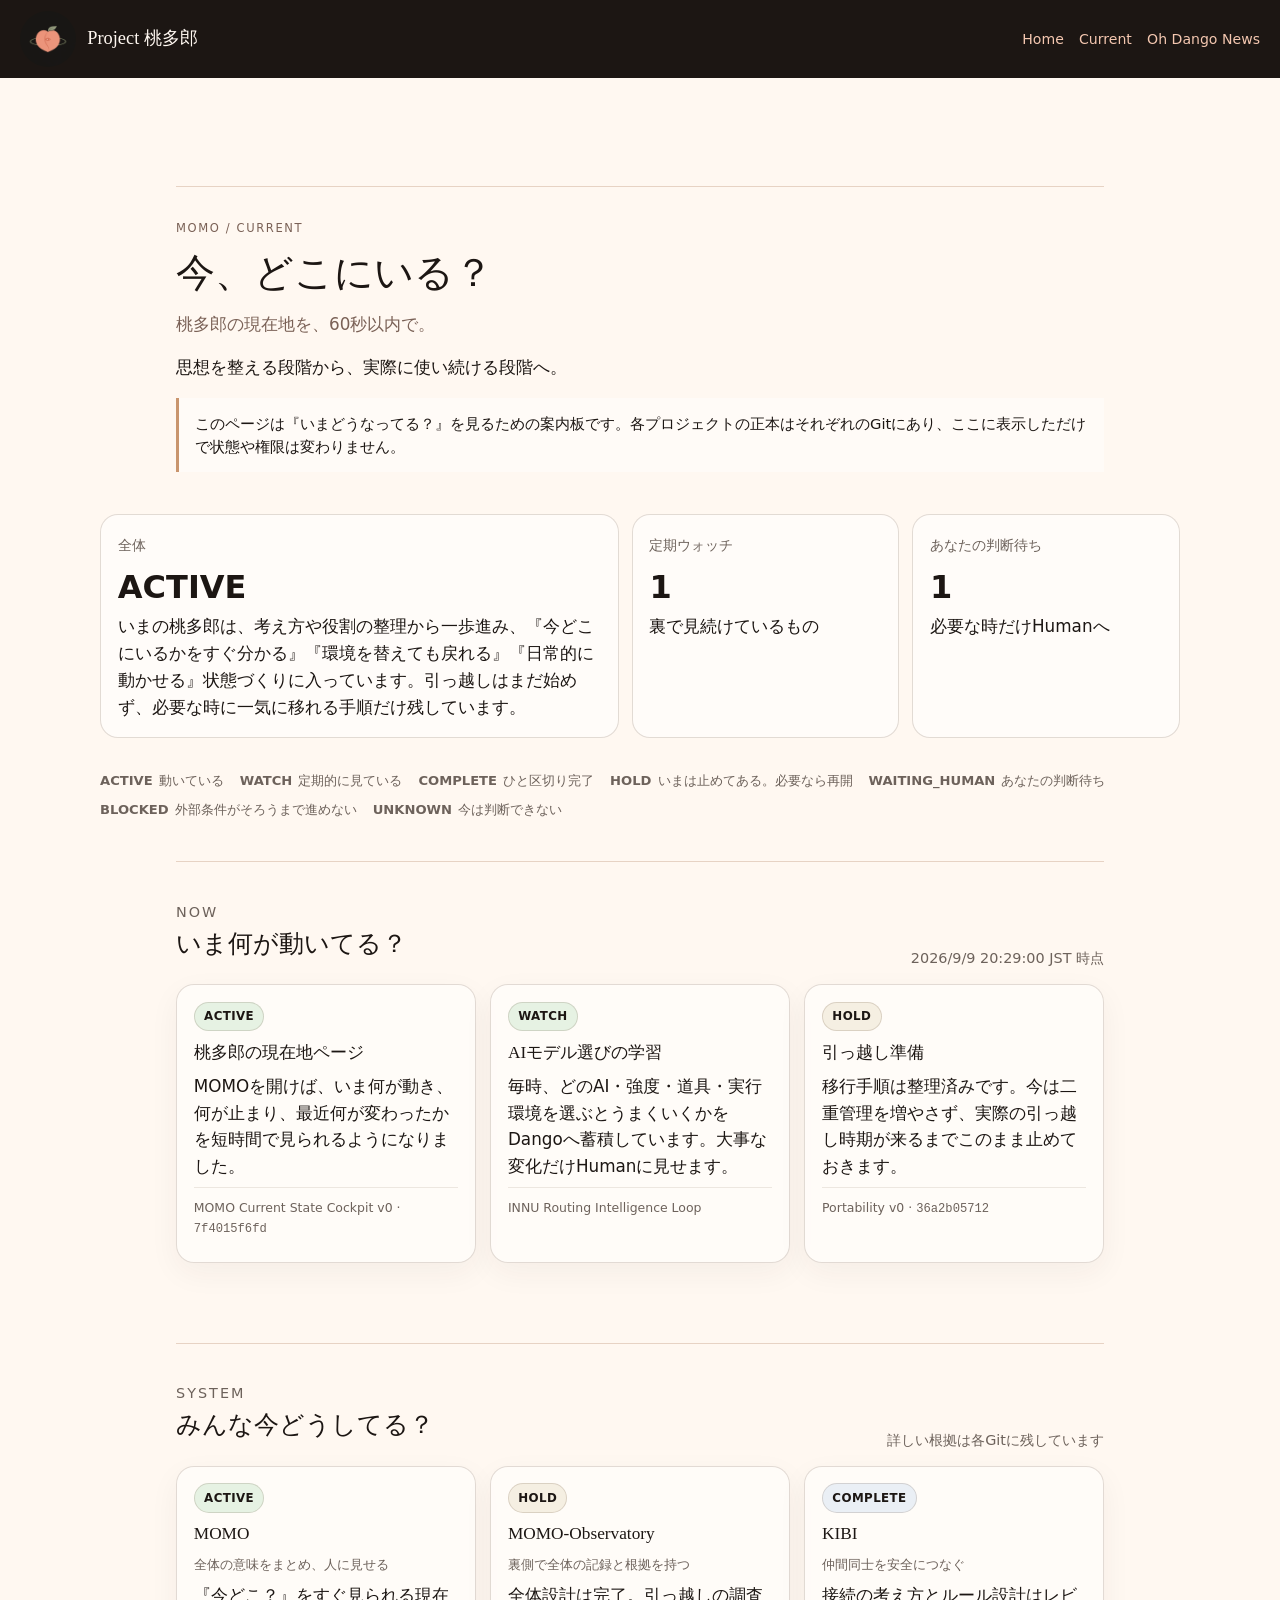
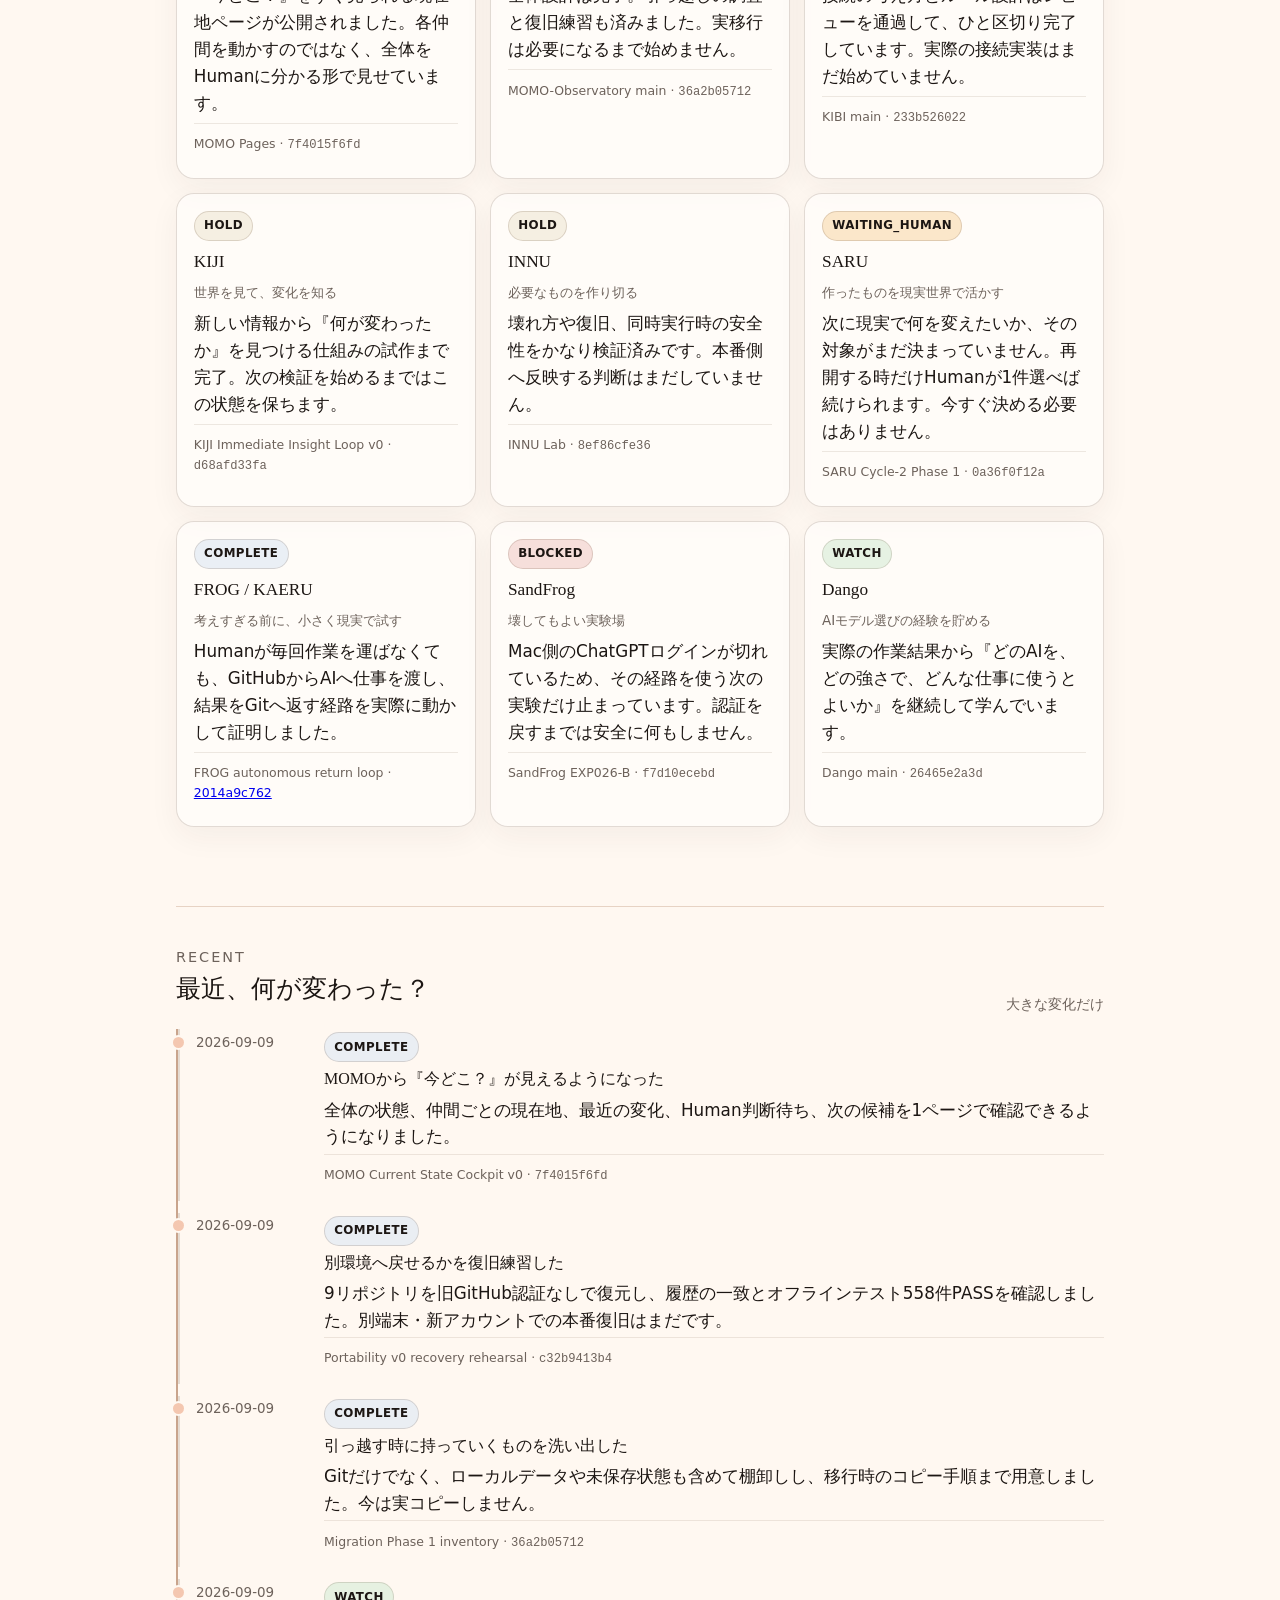
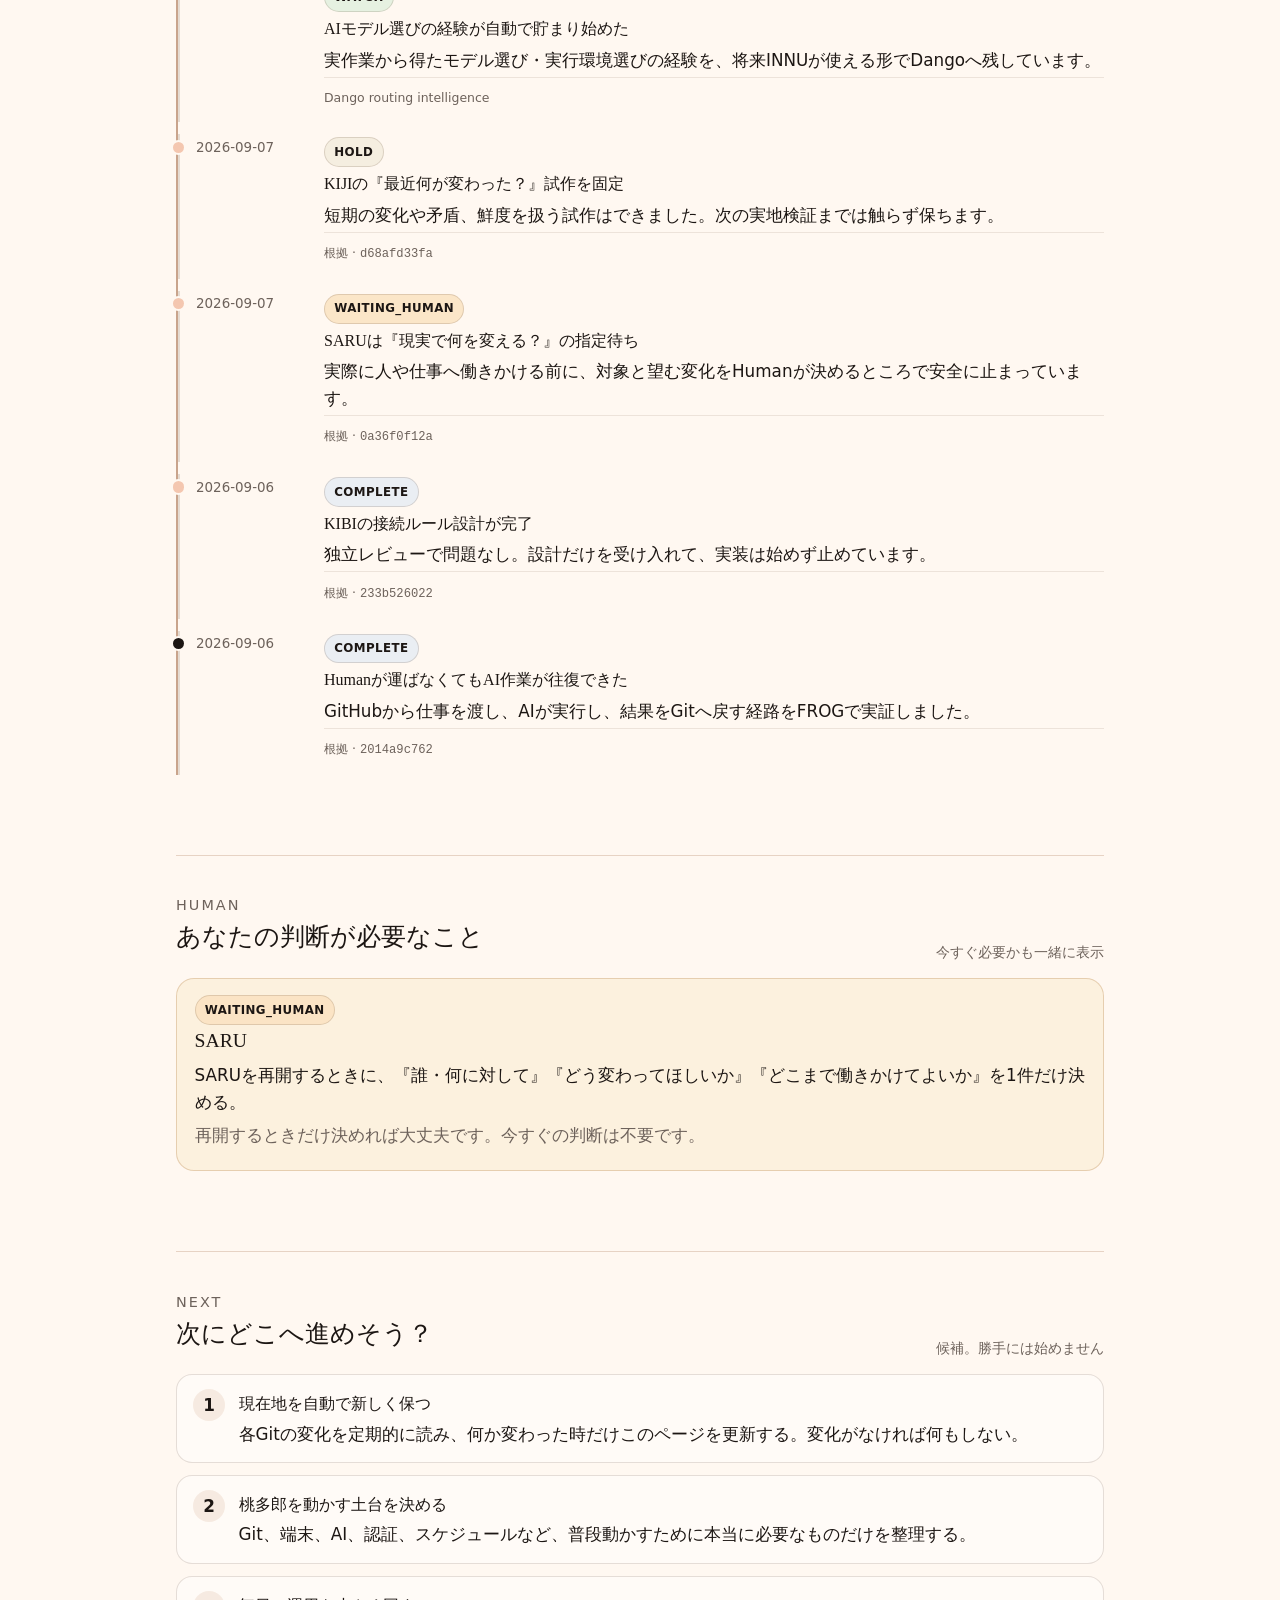
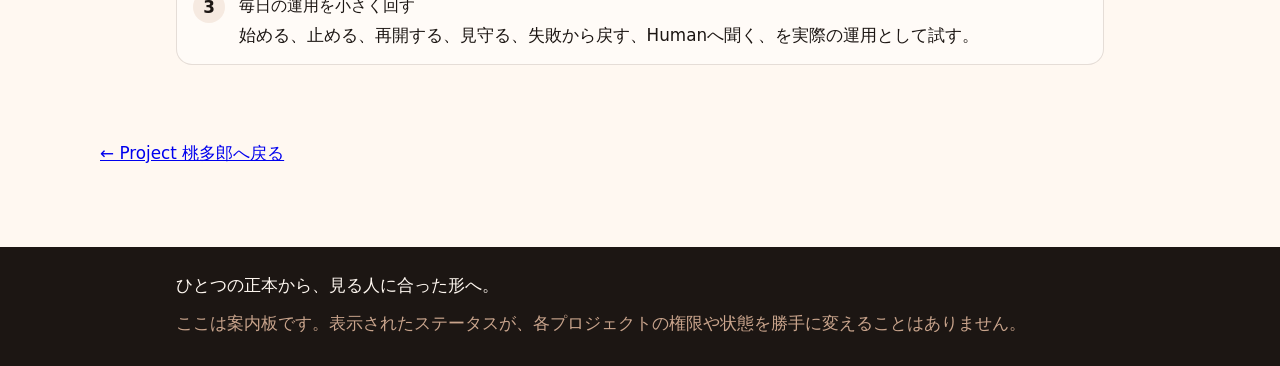
==== commit c436ef69: "pages: humanize cockpit wording" ====
--- a/site/cockpit.html
+++ b/site/cockpit.html
@@ -4,7 +4,7 @@
   <meta charset="utf-8">
   <meta name="viewport" content="width=device-width, initial-scale=1">
   <title>Current State — Project 桃多郎</title>
-  <meta name="description" content="World SE / 桃多郎 ProjectのHuman-facing current state cockpit。今どこにいて、何が動き、何が止まり、次に何ができるかを短時間で把握します。">
+  <meta name="description" content="World SE / 桃多郎 Projectの現在地。今なにが動き、なにが止まり、次にどこへ進めそうかを短時間で把握します。">
   <meta name="theme-color" content="#1c1613">
   <link rel="icon" href="assets/favicon.svg" type="image/svg+xml">
   <link rel="stylesheet" href="styles.css">
@@ -18,6 +18,8 @@
     .metric { border: 1px solid rgba(113,87,67,.2); border-radius: 18px; padding: 1rem 1.05rem; background: rgba(255,255,255,.55); }
     .metric strong { display: block; font-size: clamp(1.25rem, 3vw, 2rem); margin-top: .25rem; }
     .metric small { color: #6d625b; }
+    .status-help { display: flex; gap: .5rem 1rem; flex-wrap: wrap; align-items: center; margin: .2rem 0 2.2rem; color: #6d625b; font-size: .82rem; }
+    .status-help span { display: inline-flex; gap: .38rem; align-items: center; }
     .section { margin-top: 2.6rem; }
     .section-head { display: flex; align-items: end; justify-content: space-between; gap: 1rem; margin-bottom: .85rem; }
     .section-head p { margin: 0; color: #6d625b; font-size: .9rem; }
@@ -56,7 +58,7 @@
   </style>
 </head>
 <body>
-  <a class="skip" href="#main">Skip to content</a>
+  <a class="skip" href="#main">本文へ</a>
   <header class="mast">
     <a class="brand" href="index.html">
       <img src="assets/momo-git-icon.png" width="56" height="56" alt="A peach with an eye — MOMO watches">
@@ -71,41 +73,51 @@
 
   <main id="main" class="cockpit">
     <section class="cockpit-hero">
-      <p class="kicker">Human Interface / Operational Visibility</p>
+      <p class="kicker">MOMO / CURRENT</p>
       <h1>今、どこにいる？</h1>
       <p class="ja">桃多郎の現在地を、60秒以内で。</p>
-      <p class="lead" id="headline">Current state snapshotを読み込んでいます。</p>
-      <p class="snapshot-note" id="authority">MOMOは各Applicationの正本を置き換えません。このページはHuman-facing projectionです。</p>
-    </section>
-
-    <div class="topline" aria-label="Current system metrics">
-      <div class="metric"><small>System</small><strong id="system-status">—</strong><span id="system-summary">Loading…</span></div>
-      <div class="metric"><small>Active watches</small><strong id="watch-count">—</strong><span>background intelligence lanes</span></div>
-      <div class="metric"><small>Human decisions</small><strong id="decision-count">—</strong><span>visible, not buried</span></div>
+      <p class="lead" id="headline">現在地を読み込んでいます。</p>
+      <p class="snapshot-note" id="authority">このページは『いまどうなってる？』を見るための案内板です。</p>
+    </section>
+
+    <div class="topline" aria-label="桃多郎の現在地">
+      <div class="metric"><small>全体</small><strong id="system-status">—</strong><span id="system-summary">読み込み中…</span></div>
+      <div class="metric"><small>定期ウォッチ</small><strong id="watch-count">—</strong><span>裏で見続けているもの</span></div>
+      <div class="metric"><small>あなたの判断待ち</small><strong id="decision-count">—</strong><span>必要な時だけHumanへ</span></div>
     </div>
 
+    <div class="status-help" aria-label="ステータスの意味">
+      <span><b>ACTIVE</b> 動いている</span>
+      <span><b>WATCH</b> 定期的に見ている</span>
+      <span><b>COMPLETE</b> ひと区切り完了</span>
+      <span><b>HOLD</b> いまは止めてある。必要なら再開</span>
+      <span><b>WAITING_HUMAN</b> あなたの判断待ち</span>
+      <span><b>BLOCKED</b> 外部条件がそろうまで進めない</span>
+      <span><b>UNKNOWN</b> 今は判断できない</span>
+    </div>
+
     <section class="section" aria-labelledby="now-title">
-      <div class="section-head"><div><p class="kicker">NOW</p><h2 id="now-title">いま動いているもの</h2></div><p id="updated">Loading freshness…</p></div>
+      <div class="section-head"><div><p class="kicker">NOW</p><h2 id="now-title">いま何が動いてる？</h2></div><p id="updated">確認時刻を読み込み中…</p></div>
       <div class="status-grid" id="now-grid"></div>
     </section>
 
     <section class="section" aria-labelledby="components-title">
-      <div class="section-head"><div><p class="kicker">SYSTEM</p><h2 id="components-title">各Application / Componentの現在地</h2></div><p>owner sourceを観測したpublic-safe snapshot</p></div>
+      <div class="section-head"><div><p class="kicker">SYSTEM</p><h2 id="components-title">みんな今どうしてる？</h2></div><p>詳しい根拠は各Gitに残しています</p></div>
       <div class="status-grid" id="components"></div>
     </section>
 
     <section class="section" aria-labelledby="recent-title">
-      <div class="section-head"><div><p class="kicker">RECENT</p><h2 id="recent-title">最近、何が変わった？</h2></div><p>material changeだけ</p></div>
+      <div class="section-head"><div><p class="kicker">RECENT</p><h2 id="recent-title">最近、何が変わった？</h2></div><p>大きな変化だけ</p></div>
       <ol class="timeline" id="recent"></ol>
     </section>
 
     <section class="section" aria-labelledby="decision-title">
-      <div class="section-head"><div><p class="kicker">HUMAN</p><h2 id="decision-title">Human判断待ち</h2></div><p>技術parameterではなくHuman-only decision</p></div>
+      <div class="section-head"><div><p class="kicker">HUMAN</p><h2 id="decision-title">あなたの判断が必要なこと</h2></div><p>今すぐ必要かも一緒に表示</p></div>
       <div id="decisions"></div>
     </section>
 
     <section class="section" aria-labelledby="next-title">
-      <div class="section-head"><div><p class="kicker">NEXT</p><h2 id="next-title">次に始められる大項目</h2></div><p>開始権限ではなく候補</p></div>
+      <div class="section-head"><div><p class="kicker">NEXT</p><h2 id="next-title">次にどこへ進めそう？</h2></div><p>候補。勝手には始めません</p></div>
       <div class="next-list" id="next-options"></div>
     </section>
 
@@ -113,8 +125,8 @@
   </main>
 
   <footer>
-    <p>One semantic truth → multiple views.</p>
-    <p class="muted">Current State is a bounded Human projection. A status shown here never creates new authority for an Application.</p>
+    <p>ひとつの正本から、見る人に合った形へ。</p>
+    <p class="muted">ここは案内板です。表示されたステータスが、各プロジェクトの権限や状態を勝手に変えることはありません。</p>
   </footer>
 
   <script>
@@ -128,7 +140,7 @@
       const source = (item) => {
         const p = document.createElement('p');
         p.className = 'source';
-        const label = item.source_label || 'source';
+        const label = item.source_label || '根拠';
         p.append(document.createTextNode(label));
         if (item.revision) {
           const short = item.revision.slice(0, 10);
@@ -151,7 +163,7 @@
         article.className = 'status-card';
         article.append(badge(item.status));
         const h = document.createElement('h3');
-        h.textContent = item.name || item.title || 'Untitled';
+        h.textContent = item.name || item.title || '名称未設定';
         article.append(h);
         if (showRole && item.role) {
           const role = document.createElement('p');
@@ -168,7 +180,7 @@
       fetch('data/current-state.json', { cache: 'no-store' })
         .then((res) => { if (!res.ok) throw new Error('snapshot unavailable'); return res.json(); })
         .then((data) => {
-          document.querySelector('#headline').textContent = data.system?.headline || 'Current state';
+          document.querySelector('#headline').textContent = data.system?.headline || '現在地';
           document.querySelector('#authority').textContent = data.authority_note || '';
           document.querySelector('#system-status').textContent = data.system?.status || 'UNKNOWN';
           document.querySelector('#system-summary').textContent = data.system?.summary || '';
@@ -176,7 +188,7 @@
           document.querySelector('#decision-count').textContent = String(data.system?.human_decision_count ?? '—');
           if (data.observed_at) {
             const d = new Date(data.observed_at);
-            document.querySelector('#updated').textContent = `Observed ${d.toLocaleString('ja-JP', { timeZone: 'Asia/Tokyo' })} JST`;
+            document.querySelector('#updated').textContent = `${d.toLocaleString('ja-JP', { timeZone: 'Asia/Tokyo' })} JST 時点`;
           }
 
           const now = document.querySelector('#now-grid');
@@ -202,15 +214,15 @@
           const decisions = document.querySelector('#decisions');
           const decisionItems = data.human_decisions || [];
           if (!decisionItems.length) {
-            decisions.innerHTML = '<p class="muted">現在、明示されたHuman-only decisionはありません。</p>';
+            decisions.innerHTML = '<p class="muted">いま、あなたが決めないと進まないことはありません。</p>';
           } else {
             decisions.replaceChildren(...decisionItems.map((item) => {
               const div = document.createElement('div'); div.className = 'decision';
               div.append(badge(item.status));
-              const h = document.createElement('h3'); h.textContent = item.area || 'Decision';
+              const h = document.createElement('h3'); h.textContent = item.area || '判断';
               const p = document.createElement('p'); p.textContent = item.decision || '';
               const note = document.createElement('p'); note.className = 'muted';
-              note.textContent = item.required_now ? '今すぐ判断が必要' : '再開時だけ必要。今すぐの判断は不要。';
+              note.textContent = item.required_now ? '今ここで判断が必要です。' : '再開するときだけ決めれば大丈夫です。今すぐの判断は不要です。';
               div.append(h, p, note); return div;
             }));
           }
@@ -225,9 +237,9 @@
           }));
         })
         .catch((err) => {
-          document.querySelector('#headline').textContent = 'Current snapshotを取得できませんでした。';
-          document.querySelector('#system-summary').textContent = '古い状態を現在状態として推測表示しません。';
-          document.querySelector('#updated').textContent = 'Freshness: UNKNOWN';
+          document.querySelector('#headline').textContent = '現在地を取得できませんでした。';
+          document.querySelector('#system-summary').textContent = '古い情報を「今の状態」として推測表示しません。';
+          document.querySelector('#updated').textContent = '確認時刻: UNKNOWN';
           console.error(err);
         });
     })();
